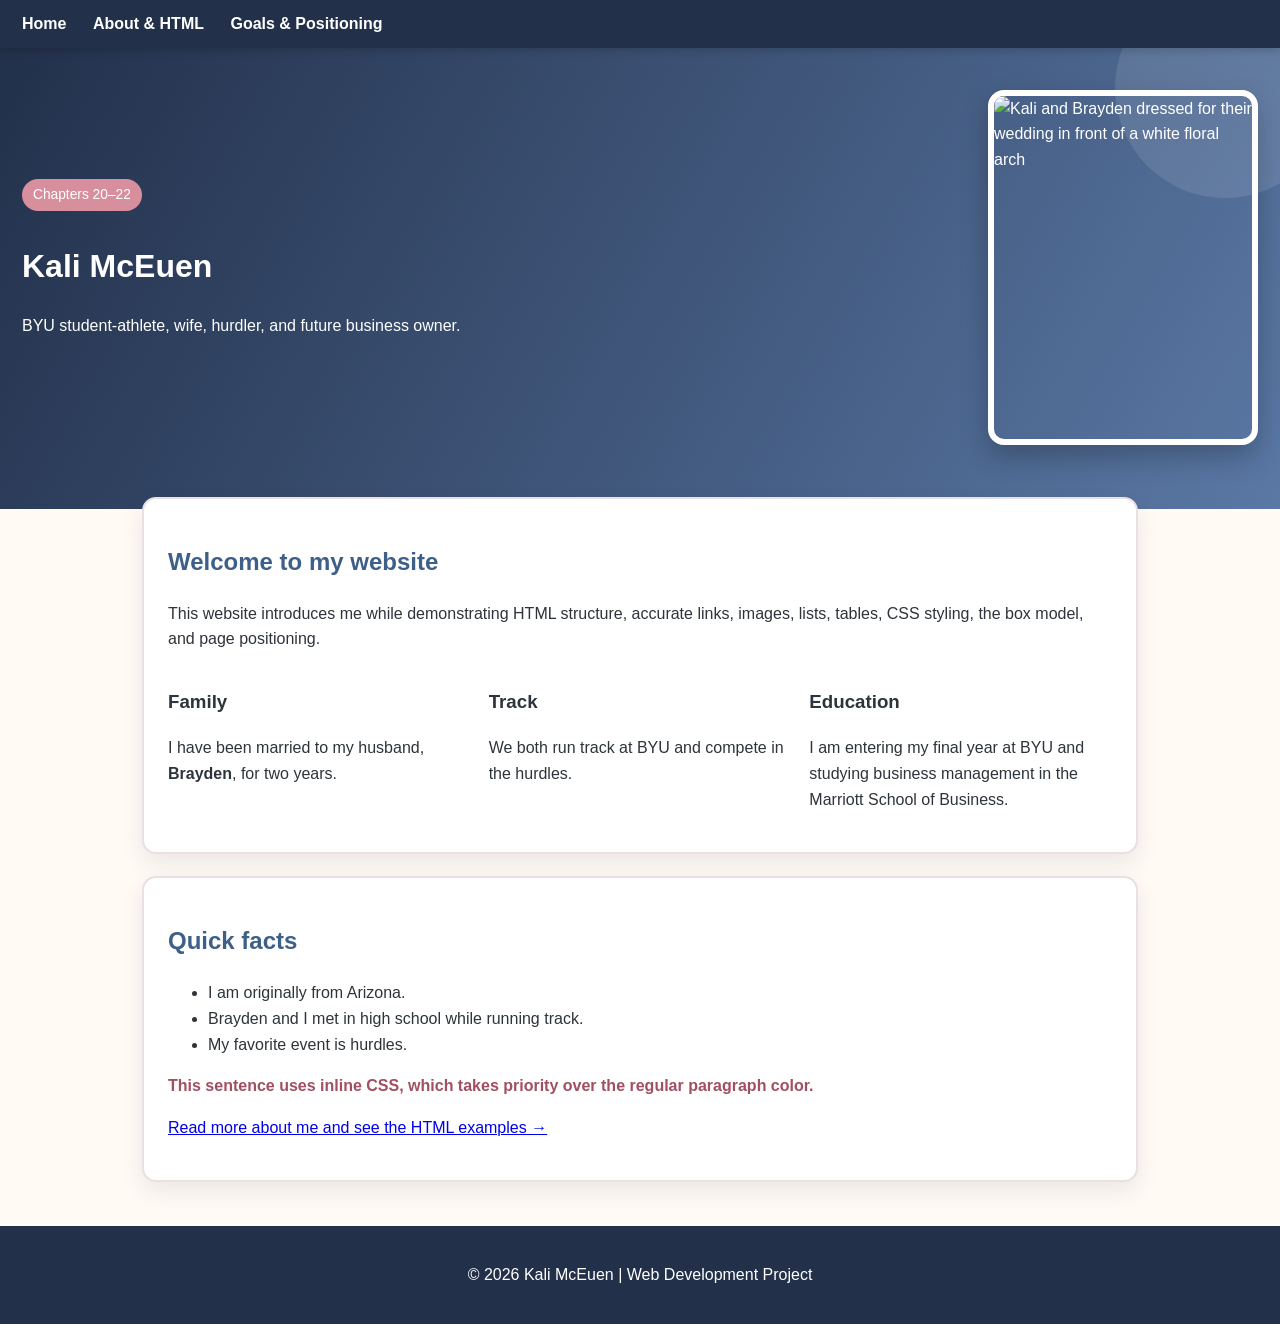
==== index.html @ a5ca730d "Add files via upload" ====
<!DOCTYPE html>
<html lang="en">
<head>
  <meta charset="UTF-8">
  <meta name="viewport" content="width=device-width, initial-scale=1.0">
  <meta name="description" content="Personal website for Kali McEuen featuring family, BYU track, education, and future business goals.">
  <title>Kali McEuen | Home</title>
  <link rel="stylesheet" href="styles.css">
  <style>
    /* Internal CSS demonstrates the cascade by overriding the external h2 color. */
    h2 { color: #3d5f88; }
  </style>
</head>
<body>
  <nav aria-label="Primary navigation">
    <a href="index.html">Home</a>
    <a href="about.html">About & HTML</a>
    <a href="goals.html">Goals & Positioning</a>
  </nav>

  <header>
    <div class="hero-layout">
      <div class="hero-copy">
        <span class="badge">Chapters 20–22</span>
        <h1>Kali McEuen</h1>
        <p>BYU student-athlete, wife, hurdler, and future business owner.</p>
      </div>
      <img class="hero-photo" src="assets/wedding.png" alt="Kali and Brayden dressed for their wedding in front of a white floral arch">
    </div>
  </header>

  <main>
    <section class="card">
      <h2>Welcome to my website</h2>
      <p>This website introduces me while demonstrating HTML structure, accurate links, images, lists, tables, CSS styling, the box model, and page positioning.</p>
      <div class="grid">
        <article>
          <h3>Family</h3>
          <p>I have been married to my husband, <strong>Brayden</strong>, for two years.</p>
        </article>
        <article>
          <h3>Track</h3>
          <p>We both run track at BYU and compete in the hurdles.</p>
        </article>
        <article>
          <h3>Education</h3>
          <p>I am entering my final year at BYU and studying business management in the Marriott School of Business.</p>
        </article>
      </div>
    </section>

    <section class="card">
      <h2>Quick facts</h2>
      <ul>
        <li>I am originally from Arizona.</li>
        <li>Brayden and I met in high school while running track.</li>
        <li>My favorite event is hurdles.</li>
      </ul>
      <p style="color:#a14f62; font-weight:bold;">This sentence uses inline CSS, which takes priority over the regular paragraph color.</p>
      <p><a href="about.html">Read more about me and see the HTML examples &rarr;</a></p>
    </section>
  </main>

  <footer>
    <p>&copy; 2026 Kali McEuen | Web Development Project</p>
  </footer>
</body>
</html>
---- styles.css ----
:root {
  --navy: #22304a;
  --blue: #5a78a5;
  --pink: #d88f9d;
  --blush: #f7e9eb;
  --cream: #fffaf4;
  --green: #718775;
  --ink: #2e343b;
  --white: #ffffff;
}

* { box-sizing: border-box; }
html { scroll-behavior: smooth; }
body {
  margin: 0;
  font-family: Arial, Helvetica, sans-serif;
  color: var(--ink);
  background: var(--cream);
  line-height: 1.6;
}

nav {
  position: sticky;
  top: 0;
  z-index: 20;
  background: var(--navy);
  padding: 11px 22px;
  box-shadow: 0 2px 8px rgba(0,0,0,.18);
}
nav a {
  color: white;
  text-decoration: none;
  margin-right: 22px;
  font-weight: bold;
}
nav a:hover, nav a:focus { color: #ffd9df; }

header {
  background: linear-gradient(120deg, var(--navy), var(--blue));
  color: white;
  padding: 42px 22px 64px;
  position: relative;
  overflow: hidden;
}
header::after {
  content: "";
  position: absolute;
  width: 220px;
  height: 220px;
  border-radius: 50%;
  background: rgba(255,255,255,.10);
  right: -55px;
  top: -70px;
}

main {
  max-width: 1040px;
  margin: -34px auto 44px;
  padding: 0 22px;
  position: relative;
  z-index: 2;
}

.card {
  background: white;
  border: 2px solid #eadfe1;
  border-radius: 14px;
  padding: 24px;
  margin: 22px 0;
  box-shadow: 0 9px 22px rgba(34,48,74,.09);
}

.hero-layout, .split-layout {
  display: flex;
  align-items: center;
  gap: 28px;
  flex-wrap: wrap;
}
.hero-copy { flex: 1 1 430px; }
.hero-photo {
  width: 270px;
  height: 355px;
  object-fit: cover;
  border: 6px solid white;
  border-radius: 16px;
  box-shadow: 0 12px 28px rgba(0,0,0,.24);
}
.profile-photo {
  width: 250px;
  height: 280px;
  object-fit: cover;
  border-radius: 14px;
  border: 5px solid var(--blush);
}
.track-photo {
  width: 100%;
  max-height: 460px;
  object-fit: cover;
  border-radius: 12px;
  border: 4px solid #e4e9f0;
}

.grid {
  display: grid;
  grid-template-columns: repeat(auto-fit, minmax(220px, 1fr));
  gap: 18px;
}
.badge {
  display: inline-block;
  background: var(--pink);
  color: white;
  padding: 5px 11px;
  border-radius: 999px;
  font-size: .86rem;
  margin-bottom: 8px;
}
.goal-card {
  background: var(--blush);
  border-left: 7px solid var(--pink);
  padding: 18px;
  border-radius: 9px;
}

.box-demo {
  width: 250px;
  background: #dcecff;
  padding: 20px;
  border: 8px solid var(--blue);
  margin: 24px auto;
  text-align: center;
}
.position-stage {
  position: relative;
  min-height: 220px;
  background: #f2f6fb;
  border: 2px dashed var(--blue);
  padding: 24px;
  border-radius: 10px;
}
.absolute-note {
  position: absolute;
  right: 18px;
  bottom: 18px;
  background: var(--green);
  color: white;
  padding: 10px 14px;
  border-radius: 8px;
}

.float-photo {
  float: right;
  width: 210px;
  margin: 0 0 12px 20px;
  border-radius: 12px;
  border: 4px solid var(--blush);
}
.clearfix::after { content: ""; display: table; clear: both; }

table { width: 100%; border-collapse: collapse; margin-top: 14px; }
th, td { border: 1px solid #c8d0d8; padding: 10px; text-align: left; }
th { background: #dce8f6; }

form label { display: block; margin-top: 12px; font-weight: bold; }
input, select, textarea {
  width: 100%;
  padding: 10px;
  margin-top: 4px;
  border: 1px solid #9aa7b5;
  border-radius: 6px;
  font: inherit;
}
button {
  margin-top: 16px;
  background: var(--pink);
  color: white;
  border: 0;
  border-radius: 7px;
  padding: 11px 18px;
  font-weight: bold;
  cursor: pointer;
}

.highlight { color: #b15d70; font-weight: bold; }
.small-note { font-size: .9rem; color: #5d6670; }
pre { background: #202938; color: #f7f7f7; padding: 16px; border-radius: 9px; overflow-x: auto; }
footer { background: var(--navy); color: white; text-align: center; padding: 20px; }

@media (max-width: 650px) {
  nav a { display: inline-block; margin-bottom: 5px; }
  .hero-photo, .profile-photo { width: 100%; height: auto; }
  .float-photo { float: none; width: 100%; margin: 0 0 16px; }
}
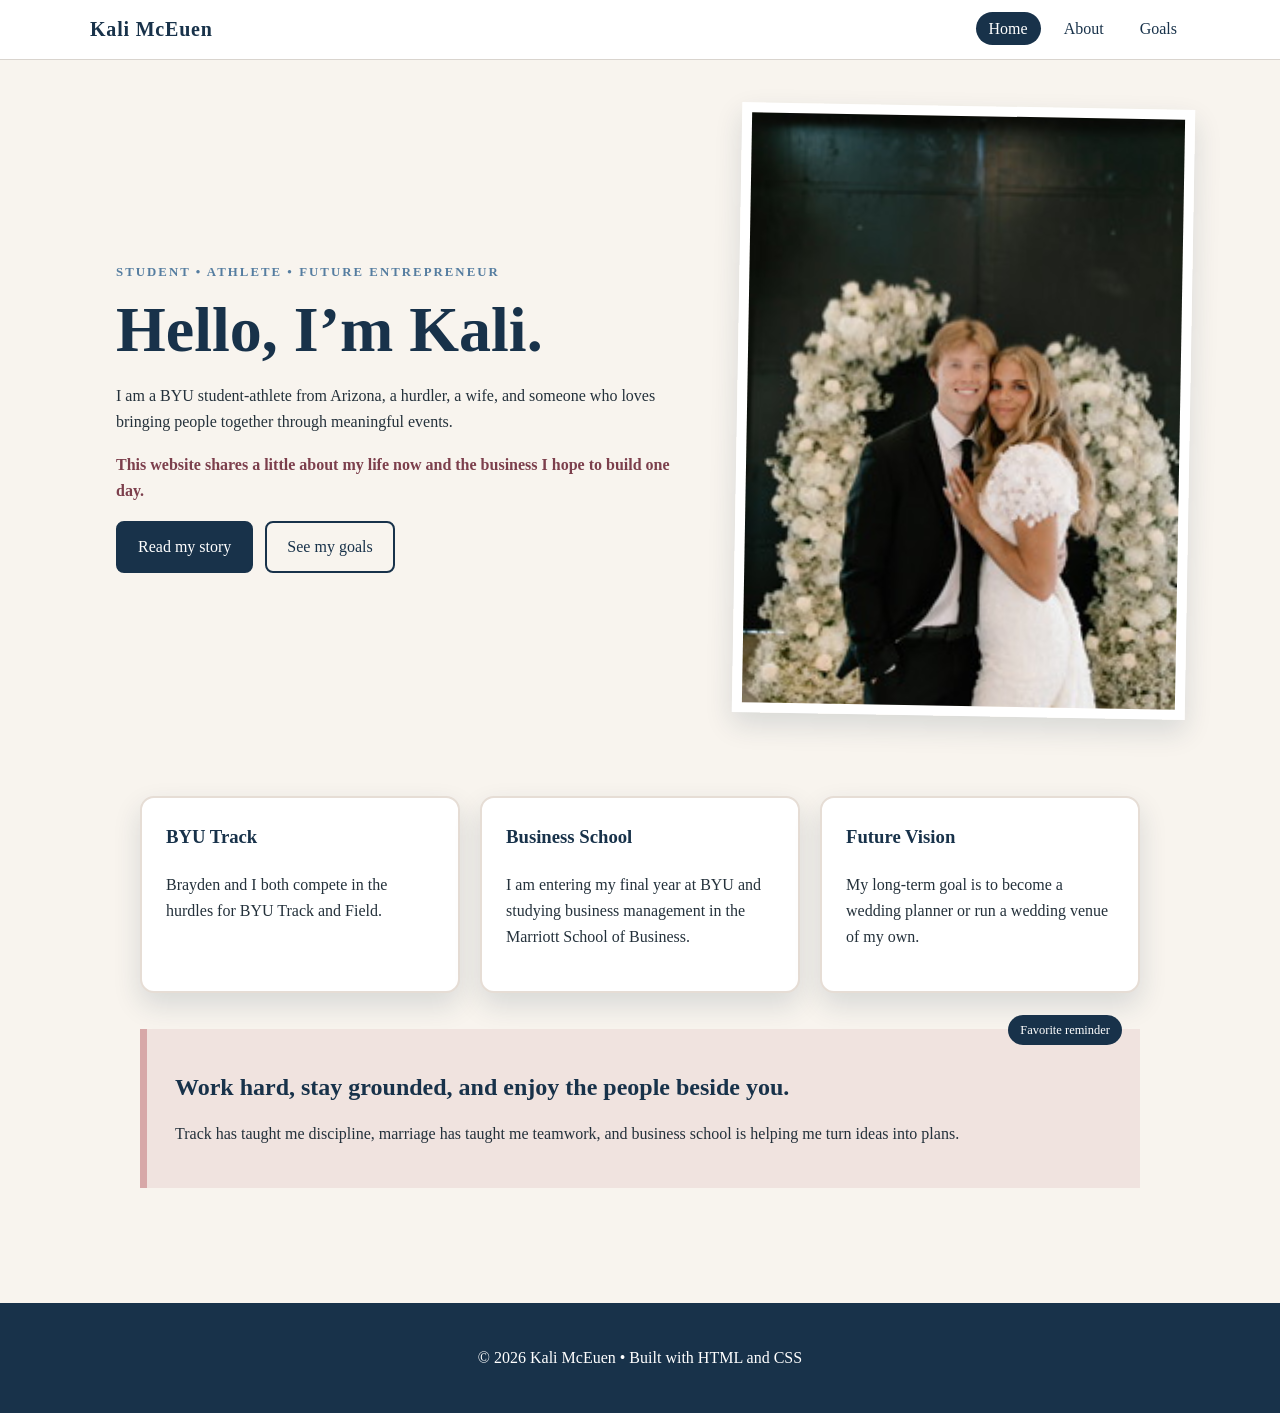
==== commit 2d3badc3: "Add files via upload" ====
--- a/index.html
+++ b/index.html
@@ -3,66 +3,63 @@
 <head>
   <meta charset="UTF-8">
   <meta name="viewport" content="width=device-width, initial-scale=1.0">
-  <meta name="description" content="Personal website for Kali McEuen featuring family, BYU track, education, and future business goals.">
+  <meta name="description" content="Personal website for Kali McEuen, BYU student-athlete and future entrepreneur.">
   <title>Kali McEuen | Home</title>
   <link rel="stylesheet" href="styles.css">
-  <style>
-    /* Internal CSS demonstrates the cascade by overriding the external h2 color. */
-    h2 { color: #3d5f88; }
-  </style>
 </head>
 <body>
-  <nav aria-label="Primary navigation">
-    <a href="index.html">Home</a>
-    <a href="about.html">About & HTML</a>
-    <a href="goals.html">Goals & Positioning</a>
-  </nav>
-
-  <header>
-    <div class="hero-layout">
-      <div class="hero-copy">
-        <span class="badge">Chapters 20–22</span>
-        <h1>Kali McEuen</h1>
-        <p>BYU student-athlete, wife, hurdler, and future business owner.</p>
-      </div>
-      <img class="hero-photo" src="assets/wedding.png" alt="Kali and Brayden dressed for their wedding in front of a white floral arch">
+  <header class="site-header">
+    <div class="nav-wrap">
+      <a class="brand" href="index.html">Kali McEuen</a>
+      <nav aria-label="Main navigation">
+        <ul>
+          <li><a class="active" href="index.html">Home</a></li>
+          <li><a href="about.html">About</a></li>
+          <li><a href="goals.html">Goals</a></li>
+        </ul>
+      </nav>
     </div>
   </header>
 
   <main>
-    <section class="card">
-      <h2>Welcome to my website</h2>
-      <p>This website introduces me while demonstrating HTML structure, accurate links, images, lists, tables, CSS styling, the box model, and page positioning.</p>
-      <div class="grid">
-        <article>
-          <h3>Family</h3>
-          <p>I have been married to my husband, <strong>Brayden</strong>, for two years.</p>
+    <section class="hero">
+      <div class="hero-copy">
+        <p class="eyebrow">Student • Athlete • Future Entrepreneur</p>
+        <h1>Hello, I’m Kali.</h1>
+        <p>I am a BYU student-athlete from Arizona, a hurdler, a wife, and someone who loves bringing people together through meaningful events.</p>
+        <p class="highlight-text">This website shares a little about my life now and the business I hope to build one day.</p>
+        <a class="button" href="about.html">Read my story</a>
+        <a class="button secondary" href="goals.html">See my goals</a>
+      </div>
+      <img class="hero-photo" src="wedding.png" alt="Kali and Brayden standing together at their wedding">
+    </section>
+
+    <section class="section container">
+      <div class="cards">
+        <article class="card">
+          <h3>BYU Track</h3>
+          <p>Brayden and I both compete in the hurdles for BYU Track and Field.</p>
         </article>
-        <article>
-          <h3>Track</h3>
-          <p>We both run track at BYU and compete in the hurdles.</p>
-        </article>
-        <article>
-          <h3>Education</h3>
+        <article class="card">
+          <h3>Business School</h3>
           <p>I am entering my final year at BYU and studying business management in the Marriott School of Business.</p>
         </article>
+        <article class="card">
+          <h3>Future Vision</h3>
+          <p>My long-term goal is to become a wedding planner or run a wedding venue of my own.</p>
+        </article>
       </div>
-    </section>
 
-    <section class="card">
-      <h2>Quick facts</h2>
-      <ul>
-        <li>I am originally from Arizona.</li>
-        <li>Brayden and I met in high school while running track.</li>
-        <li>My favorite event is hurdles.</li>
-      </ul>
-      <p style="color:#a14f62; font-weight:bold;">This sentence uses inline CSS, which takes priority over the regular paragraph color.</p>
-      <p><a href="about.html">Read more about me and see the HTML examples &rarr;</a></p>
+      <aside class="callout">
+        <span class="badge">Favorite reminder</span>
+        <h2>Work hard, stay grounded, and enjoy the people beside you.</h2>
+        <p>Track has taught me discipline, marriage has taught me teamwork, and business school is helping me turn ideas into plans.</p>
+      </aside>
     </section>
   </main>
 
   <footer>
-    <p>&copy; 2026 Kali McEuen | Web Development Project</p>
+    <p>&copy; 2026 Kali McEuen • Built with HTML and CSS</p>
   </footer>
 </body>
 </html>
--- a/styles.css
+++ b/styles.css
@@ -1,192 +1,155 @@
 :root {
-  --navy: #22304a;
-  --blue: #5a78a5;
-  --pink: #d88f9d;
-  --blush: #f7e9eb;
-  --cream: #fffaf4;
-  --green: #718775;
-  --ink: #2e343b;
+  --navy: #18324a;
+  --blue: #557da0;
+  --cream: #f8f4ee;
+  --rose: #d7a8a8;
+  --ink: #24313b;
   --white: #ffffff;
+  --shadow: 0 12px 28px rgba(24, 50, 74, 0.14);
 }
 
 * { box-sizing: border-box; }
 html { scroll-behavior: smooth; }
 body {
   margin: 0;
-  font-family: Arial, Helvetica, sans-serif;
+  font-family: Georgia, "Times New Roman", serif;
   color: var(--ink);
   background: var(--cream);
-  line-height: 1.6;
+  line-height: 1.65;
+}
+img { max-width: 100%; display: block; }
+a { color: var(--navy); }
+
+.site-header {
+  position: sticky;
+  top: 0;
+  z-index: 10;
+  background: rgba(255,255,255,.96);
+  border-bottom: 1px solid #d9d4ce;
+}
+.nav-wrap {
+  width: min(1100px, 92%);
+  margin: 0 auto;
+  display: flex;
+  align-items: center;
+  justify-content: space-between;
+  padding: 13px 0;
+}
+.brand {
+  font-size: 1.25rem;
+  font-weight: 700;
+  letter-spacing: .04em;
+  text-decoration: none;
+}
+nav ul {
+  list-style: none;
+  display: flex;
+  gap: 10px;
+  padding: 0;
+  margin: 0;
+}
+nav a {
+  text-decoration: none;
+  padding: 8px 13px;
+  border-radius: 999px;
+}
+nav a:hover, nav a.active { background: var(--navy); color: var(--white); }
+
+.hero {
+  width: min(1100px, 92%);
+  margin: 46px auto 30px;
+  display: grid;
+  grid-template-columns: 1.15fr .85fr;
+  gap: 34px;
+  align-items: center;
+}
+.hero-copy { padding: 26px; }
+.eyebrow { text-transform: uppercase; letter-spacing: .16em; font-size: .8rem; color: var(--blue); font-weight: 700; }
+h1 { font-size: clamp(2.4rem, 5vw, 4.5rem); line-height: 1.05; color: var(--navy); margin: 10px 0 20px; }
+h2 { color: var(--navy); line-height: 1.2; }
+.hero-photo {
+  border: 10px solid var(--white);
+  box-shadow: var(--shadow);
+  transform: rotate(1deg);
+  max-height: 610px;
+  width: 100%;
+  object-fit: cover;
+}
+.button {
+  display: inline-block;
+  background: var(--navy);
+  color: var(--white);
+  text-decoration: none;
+  padding: 11px 20px;
+  border-radius: 8px;
+  margin-right: 8px;
+  border: 2px solid var(--navy);
+}
+.button.secondary { background: transparent; color: var(--navy); }
+.button:hover { transform: translateY(-2px); }
+
+.container { width: min(1000px, 92%); margin: 0 auto; }
+.section { padding: 42px 0; }
+.cards { display: grid; grid-template-columns: repeat(3, 1fr); gap: 20px; }
+.card {
+  background: var(--white);
+  border: 2px solid #e6ddd5;
+  padding: 24px;
+  margin: 8px 0;
+  box-shadow: var(--shadow);
+  border-radius: 14px;
+}
+.card h3 { margin-top: 0; color: var(--navy); }
+.callout {
+  position: relative;
+  background: #f0e3df;
+  border-left: 7px solid var(--rose);
+  padding: 24px 28px;
+  margin: 28px 0;
+}
+.callout .badge {
+  position: absolute;
+  right: 18px;
+  top: -14px;
+  background: var(--navy);
+  color: white;
+  padding: 5px 12px;
+  border-radius: 999px;
+  font-size: .78rem;
 }
 
-nav {
-  position: sticky;
-  top: 0;
-  z-index: 20;
-  background: var(--navy);
-  padding: 11px 22px;
-  box-shadow: 0 2px 8px rgba(0,0,0,.18);
-}
-nav a {
-  color: white;
-  text-decoration: none;
-  margin-right: 22px;
-  font-weight: bold;
-}
-nav a:hover, nav a:focus { color: #ffd9df; }
+.two-column { display: grid; grid-template-columns: .8fr 1.2fr; gap: 38px; align-items: start; }
+.profile-photo { border-radius: 16px; box-shadow: var(--shadow); }
+.timeline { border-left: 3px solid var(--rose); padding-left: 24px; }
+.timeline article { margin-bottom: 22px; }
 
-header {
-  background: linear-gradient(120deg, var(--navy), var(--blue));
-  color: white;
-  padding: 42px 22px 64px;
-  position: relative;
-  overflow: hidden;
-}
-header::after {
-  content: "";
-  position: absolute;
-  width: 220px;
-  height: 220px;
-  border-radius: 50%;
-  background: rgba(255,255,255,.10);
-  right: -55px;
-  top: -70px;
-}
+.data-table { width: 100%; border-collapse: collapse; background: white; }
+.data-table th, .data-table td { border: 1px solid #bfc6cb; padding: 11px; text-align: left; }
+.data-table th { background: var(--navy); color: white; }
+.data-table tr:nth-child(even) { background: #f7f2ed; }
 
-main {
-  max-width: 1040px;
-  margin: -34px auto 44px;
-  padding: 0 22px;
-  position: relative;
-  z-index: 2;
-}
-
-.card {
-  background: white;
-  border: 2px solid #eadfe1;
-  border-radius: 14px;
-  padding: 24px;
-  margin: 22px 0;
-  box-shadow: 0 9px 22px rgba(34,48,74,.09);
-}
-
-.hero-layout, .split-layout {
-  display: flex;
-  align-items: center;
-  gap: 28px;
-  flex-wrap: wrap;
-}
-.hero-copy { flex: 1 1 430px; }
-.hero-photo {
-  width: 270px;
-  height: 355px;
-  object-fit: cover;
-  border: 6px solid white;
-  border-radius: 16px;
-  box-shadow: 0 12px 28px rgba(0,0,0,.24);
-}
-.profile-photo {
-  width: 250px;
-  height: 280px;
-  object-fit: cover;
-  border-radius: 14px;
-  border: 5px solid var(--blush);
-}
-.track-photo {
-  width: 100%;
-  max-height: 460px;
-  object-fit: cover;
-  border-radius: 12px;
-  border: 4px solid #e4e9f0;
-}
-
-.grid {
-  display: grid;
-  grid-template-columns: repeat(auto-fit, minmax(220px, 1fr));
-  gap: 18px;
-}
-.badge {
-  display: inline-block;
-  background: var(--pink);
-  color: white;
-  padding: 5px 11px;
-  border-radius: 999px;
-  font-size: .86rem;
-  margin-bottom: 8px;
-}
-.goal-card {
-  background: var(--blush);
-  border-left: 7px solid var(--pink);
-  padding: 18px;
-  border-radius: 9px;
-}
-
-.box-demo {
-  width: 250px;
-  background: #dcecff;
-  padding: 20px;
-  border: 8px solid var(--blue);
-  margin: 24px auto;
-  text-align: center;
-}
-.position-stage {
-  position: relative;
-  min-height: 220px;
-  background: #f2f6fb;
-  border: 2px dashed var(--blue);
-  padding: 24px;
-  border-radius: 10px;
-}
-.absolute-note {
-  position: absolute;
-  right: 18px;
-  bottom: 18px;
-  background: var(--green);
-  color: white;
-  padding: 10px 14px;
-  border-radius: 8px;
-}
-
-.float-photo {
-  float: right;
-  width: 210px;
-  margin: 0 0 12px 20px;
-  border-radius: 12px;
-  border: 4px solid var(--blush);
-}
-.clearfix::after { content: ""; display: table; clear: both; }
-
-table { width: 100%; border-collapse: collapse; margin-top: 14px; }
-th, td { border: 1px solid #c8d0d8; padding: 10px; text-align: left; }
-th { background: #dce8f6; }
-
-form label { display: block; margin-top: 12px; font-weight: bold; }
-input, select, textarea {
+.goal-grid { display: grid; grid-template-columns: 1fr 1fr; gap: 28px; align-items: center; }
+.goal-photo { height: 390px; width: 100%; object-fit: cover; border-radius: 16px; box-shadow: var(--shadow); }
+form { background: white; padding: 25px; border: 2px solid #e6ddd5; border-radius: 14px; }
+label { display: block; font-weight: 700; margin-top: 12px; }
+input, textarea, select {
   width: 100%;
   padding: 10px;
-  margin-top: 4px;
-  border: 1px solid #9aa7b5;
+  margin-top: 5px;
+  border: 1px solid #9ca9b2;
   border-radius: 6px;
   font: inherit;
 }
-button {
-  margin-top: 16px;
-  background: var(--pink);
-  color: white;
-  border: 0;
-  border-radius: 7px;
-  padding: 11px 18px;
-  font-weight: bold;
-  cursor: pointer;
+button { margin-top: 14px; background: var(--navy); color: white; border: 0; padding: 11px 18px; border-radius: 7px; }
+
+footer { margin-top: 45px; background: var(--navy); color: white; text-align: center; padding: 26px; }
+.small-note { font-size: .9rem; color: #5b6870; }
+
+/* Cascade example: this class overrides the earlier general paragraph color. */
+.highlight-text { color: #7c3f4c; font-weight: 700; }
+
+@media (max-width: 760px) {
+  .hero, .two-column, .goal-grid, .cards { grid-template-columns: 1fr; }
+  .nav-wrap { flex-direction: column; gap: 8px; }
+  nav ul { flex-wrap: wrap; justify-content: center; }
 }
-
-.highlight { color: #b15d70; font-weight: bold; }
-.small-note { font-size: .9rem; color: #5d6670; }
-pre { background: #202938; color: #f7f7f7; padding: 16px; border-radius: 9px; overflow-x: auto; }
-footer { background: var(--navy); color: white; text-align: center; padding: 20px; }
-
-@media (max-width: 650px) {
-  nav a { display: inline-block; margin-bottom: 5px; }
-  .hero-photo, .profile-photo { width: 100%; height: auto; }
-  .float-photo { float: none; width: 100%; margin: 0 0 16px; }
-}
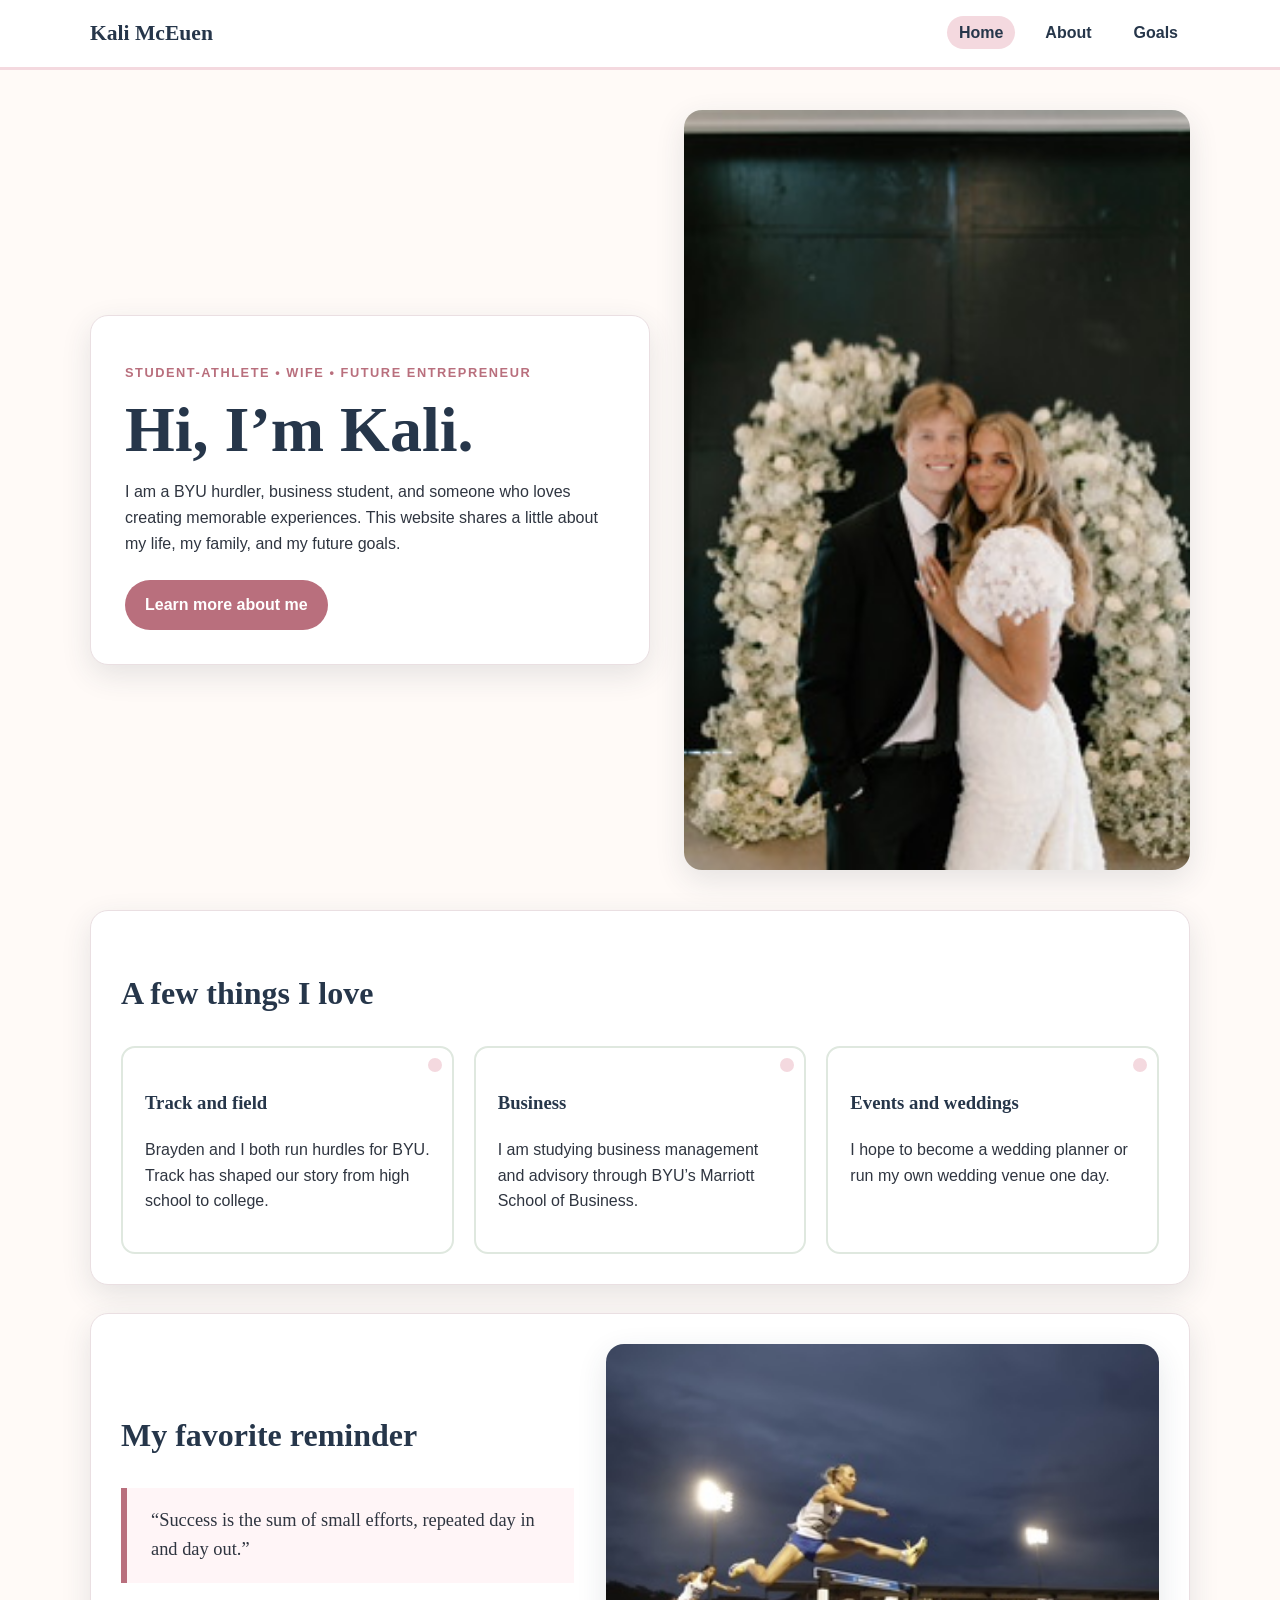
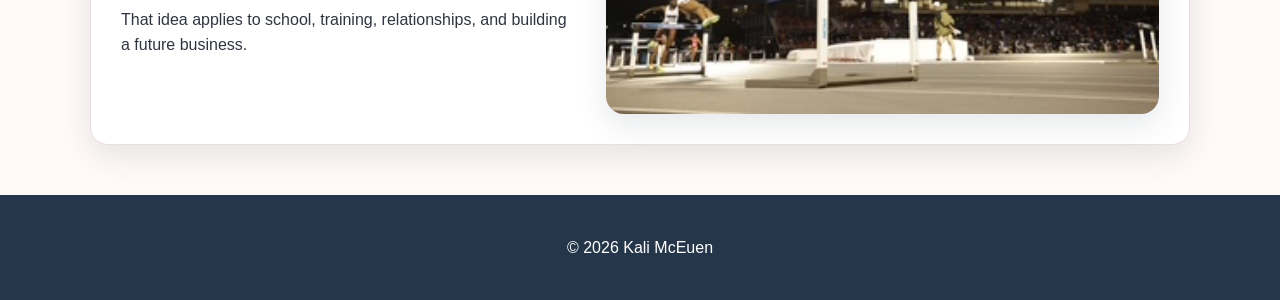
==== commit f8a6755b: "Add files via upload" ====
--- a/index.html
+++ b/index.html
@@ -3,14 +3,14 @@
 <head>
   <meta charset="UTF-8">
   <meta name="viewport" content="width=device-width, initial-scale=1.0">
-  <meta name="description" content="Personal website for Kali McEuen, BYU student-athlete and future entrepreneur.">
+  <meta name="description" content="Personal website for Kali McEuen, BYU student-athlete and future wedding entrepreneur.">
   <title>Kali McEuen | Home</title>
   <link rel="stylesheet" href="styles.css">
 </head>
 <body>
-  <header class="site-header">
+  <header>
     <div class="nav-wrap">
-      <a class="brand" href="index.html">Kali McEuen</a>
+      <a class="logo" href="index.html">Kali McEuen</a>
       <nav aria-label="Main navigation">
         <ul>
           <li><a class="active" href="index.html">Home</a></li>
@@ -21,45 +21,47 @@
     </div>
   </header>
 
+  <section class="hero">
+    <div class="hero-copy">
+      <p class="eyebrow">Student-athlete • Wife • Future entrepreneur</p>
+      <h1>Hi, I’m Kali.</h1>
+      <p>I am a BYU hurdler, business student, and someone who loves creating memorable experiences. This website shares a little about my life, my family, and my future goals.</p>
+      <a class="button" href="about.html">Learn more about me</a>
+    </div>
+    <img src="wedding.png" alt="Kali and Brayden dressed for their wedding">
+  </section>
+
   <main>
-    <section class="hero">
-      <div class="hero-copy">
-        <p class="eyebrow">Student • Athlete • Future Entrepreneur</p>
-        <h1>Hello, I’m Kali.</h1>
-        <p>I am a BYU student-athlete from Arizona, a hurdler, a wife, and someone who loves bringing people together through meaningful events.</p>
-        <p class="highlight-text">This website shares a little about my life now and the business I hope to build one day.</p>
-        <a class="button" href="about.html">Read my story</a>
-        <a class="button secondary" href="goals.html">See my goals</a>
+    <section class="section">
+      <h2>A few things I love</h2>
+      <div class="cards">
+        <article class="card">
+          <h3>Track and field</h3>
+          <p>Brayden and I both run hurdles for BYU. Track has shaped our story from high school to college.</p>
+        </article>
+        <article class="card">
+          <h3>Business</h3>
+          <p>I am studying business management and advisory through BYU’s Marriott School of Business.</p>
+        </article>
+        <article class="card">
+          <h3>Events and weddings</h3>
+          <p>I hope to become a wedding planner or run my own wedding venue one day.</p>
+        </article>
       </div>
-      <img class="hero-photo" src="wedding.png" alt="Kali and Brayden standing together at their wedding">
     </section>
 
-    <section class="section container">
-      <div class="cards">
-        <article class="card">
-          <h3>BYU Track</h3>
-          <p>Brayden and I both compete in the hurdles for BYU Track and Field.</p>
-        </article>
-        <article class="card">
-          <h3>Business School</h3>
-          <p>I am entering my final year at BYU and studying business management in the Marriott School of Business.</p>
-        </article>
-        <article class="card">
-          <h3>Future Vision</h3>
-          <p>My long-term goal is to become a wedding planner or run a wedding venue of my own.</p>
-        </article>
+    <section class="section two-column">
+      <div>
+        <h2>My favorite reminder</h2>
+        <blockquote>“Success is the sum of small efforts, repeated day in and day out.”</blockquote>
+        <p>That idea applies to school, training, relationships, and building a future business.</p>
       </div>
-
-      <aside class="callout">
-        <span class="badge">Favorite reminder</span>
-        <h2>Work hard, stay grounded, and enjoy the people beside you.</h2>
-        <p>Track has taught me discipline, marriage has taught me teamwork, and business school is helping me turn ideas into plans.</p>
-      </aside>
+      <img class="feature-image" src="hurdles.png" alt="Kali competing in the hurdles at a track meet">
     </section>
   </main>
 
   <footer>
-    <p>&copy; 2026 Kali McEuen • Built with HTML and CSS</p>
+    <p>&copy; 2026 Kali McEuen</p>
   </footer>
 </body>
 </html>
--- a/styles.css
+++ b/styles.css
@@ -1,155 +1,295 @@
 :root {
-  --navy: #18324a;
-  --blue: #557da0;
-  --cream: #f8f4ee;
-  --rose: #d7a8a8;
-  --ink: #24313b;
+  --cream: #fffaf7;
+  --blush: #f4d9df;
+  --rose: #b96f7d;
+  --navy: #26364a;
+  --sage: #dfe8df;
   --white: #ffffff;
-  --shadow: 0 12px 28px rgba(24, 50, 74, 0.14);
-}
-
-* { box-sizing: border-box; }
-html { scroll-behavior: smooth; }
+  --shadow: 0 10px 30px rgba(38, 54, 74, 0.12);
+}
+
+* {
+  box-sizing: border-box;
+}
+
+html {
+  scroll-behavior: smooth;
+}
+
 body {
   margin: 0;
-  font-family: Georgia, "Times New Roman", serif;
-  color: var(--ink);
+  font-family: Arial, Helvetica, sans-serif;
+  line-height: 1.6;
   background: var(--cream);
-  line-height: 1.65;
-}
-img { max-width: 100%; display: block; }
-a { color: var(--navy); }
-
-.site-header {
+  color: #2f3540;
+}
+
+header {
+  background: var(--white);
+  border-bottom: 3px solid var(--blush);
   position: sticky;
   top: 0;
   z-index: 10;
-  background: rgba(255,255,255,.96);
-  border-bottom: 1px solid #d9d4ce;
-}
+}
+
 .nav-wrap {
   width: min(1100px, 92%);
   margin: 0 auto;
   display: flex;
   align-items: center;
   justify-content: space-between;
-  padding: 13px 0;
-}
-.brand {
-  font-size: 1.25rem;
-  font-weight: 700;
-  letter-spacing: .04em;
+  gap: 20px;
+  padding: 16px 0;
+}
+
+.logo {
+  font-family: Georgia, 'Times New Roman', serif;
+  font-size: 1.35rem;
+  color: var(--navy);
   text-decoration: none;
-}
+  font-weight: bold;
+}
+
 nav ul {
   list-style: none;
   display: flex;
-  gap: 10px;
+  gap: 18px;
   padding: 0;
   margin: 0;
 }
+
 nav a {
+  color: var(--navy);
   text-decoration: none;
-  padding: 8px 13px;
-  border-radius: 999px;
-}
-nav a:hover, nav a.active { background: var(--navy); color: var(--white); }
+  font-weight: 700;
+  padding: 8px 12px;
+  border-radius: 20px;
+}
+
+nav a:hover,
+nav a.active {
+  background: var(--blush);
+}
 
 .hero {
   width: min(1100px, 92%);
-  margin: 46px auto 30px;
-  display: grid;
-  grid-template-columns: 1.15fr .85fr;
+  margin: 40px auto;
+  display: grid;
+  grid-template-columns: 1.05fr 0.95fr;
   gap: 34px;
   align-items: center;
 }
-.hero-copy { padding: 26px; }
-.eyebrow { text-transform: uppercase; letter-spacing: .16em; font-size: .8rem; color: var(--blue); font-weight: 700; }
-h1 { font-size: clamp(2.4rem, 5vw, 4.5rem); line-height: 1.05; color: var(--navy); margin: 10px 0 20px; }
-h2 { color: var(--navy); line-height: 1.2; }
-.hero-photo {
-  border: 10px solid var(--white);
+
+.hero img,
+.feature-image {
+  width: 100%;
+  display: block;
+  border-radius: 18px;
   box-shadow: var(--shadow);
-  transform: rotate(1deg);
-  max-height: 610px;
-  width: 100%;
-  object-fit: cover;
-}
+}
+
+.hero-copy {
+  background: var(--white);
+  padding: 34px;
+  border: 1px solid #eadfe2;
+  border-radius: 18px;
+  box-shadow: var(--shadow);
+}
+
+.eyebrow {
+  text-transform: uppercase;
+  letter-spacing: 0.12em;
+  font-size: 0.8rem;
+  color: var(--rose);
+  font-weight: 700;
+}
+
+h1,
+h2,
+h3 {
+  font-family: Georgia, 'Times New Roman', serif;
+  color: var(--navy);
+}
+
+h1 {
+  font-size: clamp(2.2rem, 5vw, 4rem);
+  line-height: 1.05;
+  margin: 10px 0 16px;
+}
+
+h2 {
+  font-size: 2rem;
+}
+
 .button {
   display: inline-block;
+  background: var(--rose);
+  color: white;
+  text-decoration: none;
+  padding: 12px 20px;
+  border-radius: 999px;
+  font-weight: 700;
+  margin-top: 8px;
+}
+
+.button:hover {
+  background: #9d5967;
+}
+
+main {
+  width: min(1100px, 92%);
+  margin: 0 auto 50px;
+}
+
+.section {
+  background: var(--white);
+  margin: 28px 0;
+  padding: 30px;
+  border-radius: 18px;
+  border: 1px solid #eadfe2;
+  box-shadow: var(--shadow);
+}
+
+.two-column {
+  display: grid;
+  grid-template-columns: 0.9fr 1.1fr;
+  gap: 32px;
+  align-items: center;
+}
+
+.cards {
+  display: grid;
+  grid-template-columns: repeat(3, 1fr);
+  gap: 20px;
+}
+
+.card {
+  background: #fff;
+  border: 2px solid var(--sage);
+  padding: 22px;
+  border-radius: 14px;
+  position: relative;
+}
+
+.card::after {
+  content: '';
+  position: absolute;
+  top: 10px;
+  right: 10px;
+  width: 14px;
+  height: 14px;
+  border-radius: 50%;
+  background: var(--blush);
+}
+
+blockquote {
+  margin: 24px 0;
+  padding: 18px 24px;
+  border-left: 6px solid var(--rose);
+  background: #fff5f7;
+  font-family: Georgia, 'Times New Roman', serif;
+  font-size: 1.15rem;
+}
+
+table {
+  width: 100%;
+  border-collapse: collapse;
+  margin-top: 15px;
+}
+
+th,
+td {
+  border: 1px solid #d8d8d8;
+  padding: 12px;
+  text-align: left;
+}
+
+th {
   background: var(--navy);
-  color: var(--white);
-  text-decoration: none;
-  padding: 11px 20px;
+  color: white;
+}
+
+form {
+  display: grid;
+  gap: 14px;
+}
+
+label {
+  font-weight: 700;
+}
+
+input,
+textarea,
+select {
+  width: 100%;
+  padding: 12px;
+  border: 1px solid #cfcfcf;
   border-radius: 8px;
-  margin-right: 8px;
-  border: 2px solid var(--navy);
-}
-.button.secondary { background: transparent; color: var(--navy); }
-.button:hover { transform: translateY(-2px); }
-
-.container { width: min(1000px, 92%); margin: 0 auto; }
-.section { padding: 42px 0; }
-.cards { display: grid; grid-template-columns: repeat(3, 1fr); gap: 20px; }
-.card {
-  background: var(--white);
-  border: 2px solid #e6ddd5;
+  font: inherit;
+}
+
+textarea {
+  min-height: 120px;
+}
+
+button {
+  width: fit-content;
+  border: 0;
+  background: var(--rose);
+  color: white;
+  font-weight: 700;
+  padding: 12px 20px;
+  border-radius: 999px;
+  cursor: pointer;
+}
+
+.box-model-demo {
+  background: var(--sage);
+  border: 8px solid var(--blush);
   padding: 24px;
-  margin: 8px 0;
-  box-shadow: var(--shadow);
-  border-radius: 14px;
-}
-.card h3 { margin-top: 0; color: var(--navy); }
-.callout {
+  margin: 24px 0;
+}
+
+.position-demo {
   position: relative;
-  background: #f0e3df;
-  border-left: 7px solid var(--rose);
-  padding: 24px 28px;
-  margin: 28px 0;
-}
-.callout .badge {
+  min-height: 180px;
+  background: #f8f3ee;
+  border: 2px dashed var(--rose);
+  border-radius: 12px;
+  padding: 18px;
+}
+
+.position-demo .badge {
   position: absolute;
   right: 18px;
-  top: -14px;
+  bottom: 18px;
   background: var(--navy);
   color: white;
-  padding: 5px 12px;
-  border-radius: 999px;
-  font-size: .78rem;
-}
-
-.two-column { display: grid; grid-template-columns: .8fr 1.2fr; gap: 38px; align-items: start; }
-.profile-photo { border-radius: 16px; box-shadow: var(--shadow); }
-.timeline { border-left: 3px solid var(--rose); padding-left: 24px; }
-.timeline article { margin-bottom: 22px; }
-
-.data-table { width: 100%; border-collapse: collapse; background: white; }
-.data-table th, .data-table td { border: 1px solid #bfc6cb; padding: 11px; text-align: left; }
-.data-table th { background: var(--navy); color: white; }
-.data-table tr:nth-child(even) { background: #f7f2ed; }
-
-.goal-grid { display: grid; grid-template-columns: 1fr 1fr; gap: 28px; align-items: center; }
-.goal-photo { height: 390px; width: 100%; object-fit: cover; border-radius: 16px; box-shadow: var(--shadow); }
-form { background: white; padding: 25px; border: 2px solid #e6ddd5; border-radius: 14px; }
-label { display: block; font-weight: 700; margin-top: 12px; }
-input, textarea, select {
-  width: 100%;
-  padding: 10px;
-  margin-top: 5px;
-  border: 1px solid #9ca9b2;
-  border-radius: 6px;
-  font: inherit;
-}
-button { margin-top: 14px; background: var(--navy); color: white; border: 0; padding: 11px 18px; border-radius: 7px; }
-
-footer { margin-top: 45px; background: var(--navy); color: white; text-align: center; padding: 26px; }
-.small-note { font-size: .9rem; color: #5b6870; }
-
-/* Cascade example: this class overrides the earlier general paragraph color. */
-.highlight-text { color: #7c3f4c; font-weight: 700; }
-
-@media (max-width: 760px) {
-  .hero, .two-column, .goal-grid, .cards { grid-template-columns: 1fr; }
-  .nav-wrap { flex-direction: column; gap: 8px; }
-  nav ul { flex-wrap: wrap; justify-content: center; }
-}
+  padding: 10px 14px;
+  border-radius: 8px;
+}
+
+footer {
+  background: var(--navy);
+  color: white;
+  text-align: center;
+  padding: 24px;
+}
+
+.small-note {
+  font-size: 0.9rem;
+  color: #6a6a6a;
+}
+
+@media (max-width: 780px) {
+  .nav-wrap,
+  nav ul {
+    flex-direction: column;
+  }
+
+  .hero,
+  .two-column,
+  .cards {
+    grid-template-columns: 1fr;
+  }
+}
